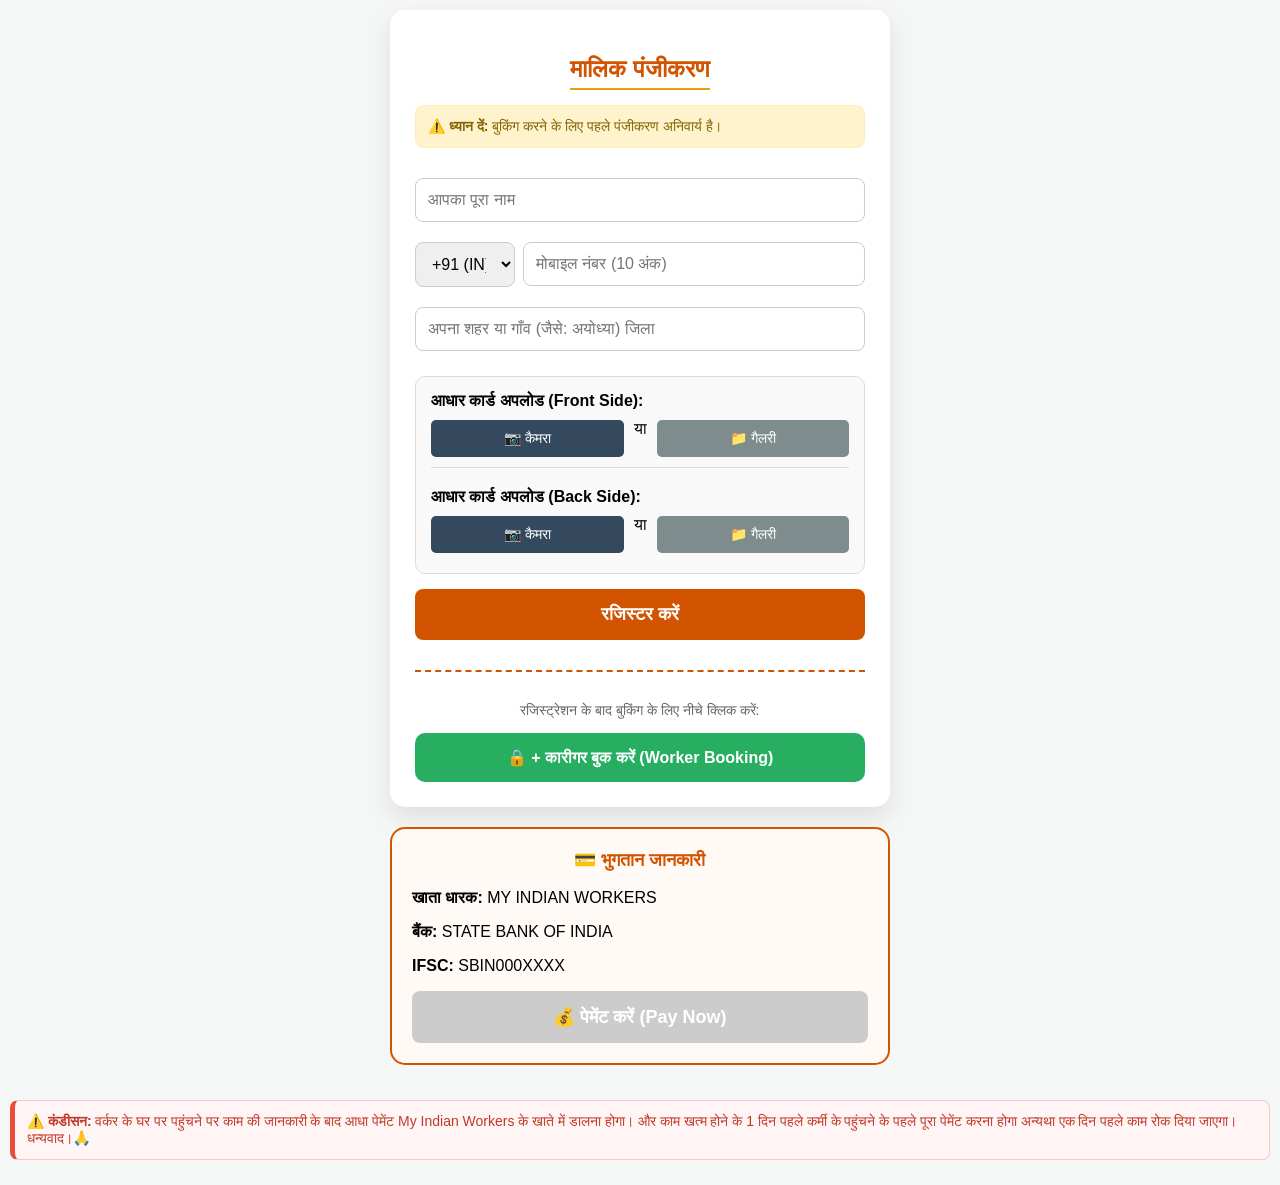
==== owner-form.html @ a7a84bfd "Add files via upload" ====
<!DOCTYPE html>
<html lang="hi">
<head>
    <meta charset="UTF-8">
    <meta name="viewport" content="width=device-width, initial-scale=1.0">
    <title>मालिक पंजीकरण और बुकिंग - My Indian Workers</title>
    <style>
        body { background-color: #f4f7f6; font-family: 'Segoe UI', sans-serif; display: flex; flex-direction: column; align-items: center; min-height: 100vh; margin: 0; padding: 10px; box-sizing: border-box; }
        .form-card { background: white; padding: 25px; border-radius: 15px; box-shadow: 0 10px 25px rgba(0,0,0,0.1); width: 100%; max-width: 500px; text-align: center; margin-bottom: 20px; box-sizing: border-box; }
        h2 { color: #d35400; margin-bottom: 15px; font-size: 24px; border-bottom: 2px solid #f39c12; display: inline-block; padding-bottom: 5px; }
        input, select, textarea { width: 100%; padding: 12px; margin: 10px 0; border: 1px solid #ccc; border-radius: 8px; font-size: 16px; box-sizing: border-box; }
        .input-group { display: flex; gap: 8px; align-items: center; margin: 10px 0; }
        .input-group select { width: 100px; margin: 0; flex-shrink: 0; }
        .input-group input { margin: 0; flex: 1; }
        .submit-btn { width: 100%; background-color: #d35400; color: white; border: none; padding: 15px; border-radius: 8px; font-size: 18px; font-weight: bold; cursor: pointer; transition: 0.3s; }
        .submit-btn:hover { background-color: #e67e22; }
        .warning-box { background: #fff3cd; color: #856404; padding: 12px; border-radius: 8px; margin-bottom: 20px; border: 1px solid #ffeeba; font-size: 14px; text-align: left; }
        .upload-section { text-align: left; margin: 15px 0; border: 1px solid #ddd; padding: 15px; border-radius: 10px; background-color: #f9f9f9; }
        .bank-card { width: 100%; max-width: 500px; padding: 20px; border: 2px solid #d35400; border-radius: 15px; background: #fffaf5; text-align: left; box-sizing: border-box; margin-bottom: 20px; }
    </style>
</head>
<body>

<div class="form-card">
    <h2>मालिक पंजीकरण</h2>
    <div class="warning-box"><strong>⚠️ ध्यान दें:</strong> बुकिंग करने के लिए पहले पंजीकरण अनिवार्य है।</div>

    <form id="ownerForm">
        <input type="text" name="regName" id="regName" placeholder="आपका पूरा नाम" required>
        <div class="input-group">
            <select name="countryCode">
                <option value="+91">+91 (IN)</option>
                <option value="+966">+966 (SA)</option>
            </select>
            <input type="tel" name="regMobile" id="regMobile" placeholder="मोबाइल नंबर (10 अंक)" maxlength="10" required>
        </div>
        <input type="text" name="regCity" id="regCity" placeholder="अपना शहर या गाँव (जैसे: अयोध्या) जिला" required>
        
        <div class="upload-section">
            <label style="font-weight: bold; display: block; margin-bottom: 10px;">आधार कार्ड अपलोड (Front Side):</label>
            <div style="display: flex; gap: 10px; margin-bottom: 15px;">
                <button type="button" onclick="document.getElementById('aadharFrontCam').click()" style="flex: 1; padding: 10px; background: #34495e; color: white; border: none; border-radius: 5px; cursor: pointer; font-size: 14px;">📷 कैमरा</button>
                या
                <button type="button" onclick="document.getElementById('aadharFrontFile').click()" style="flex: 1; padding: 10px; background: #7f8c8d; color: white; border: none; border-radius: 5px; cursor: pointer; font-size: 14px;">📁 गैलरी</button>
            </div>
            <input type="file" id="aadharFrontCam" accept="image/*" capture="camera" style="display: none;" onchange="updateStatus(this, 'frontStatus')">
            <input type="file" id="aadharFrontFile" accept="image/*" style="display: none;" onchange="updateStatus(this, 'frontStatus')">
            <small id="frontStatus" style="color: #27ae60; display: block; margin-top: -10px; font-weight: bold; margin-bottom: 15px;"></small>

            <hr style="border: 0; border-top: 1px solid #ddd; margin: 20px 0;">

            <label style="font-weight: bold; display: block; margin-bottom: 10px;">आधार कार्ड अपलोड (Back Side):</label>
            <div style="display: flex; gap: 10px; margin-bottom: 15px;">
                <button type="button" onclick="document.getElementById('aadharBackCam').click()" style="flex: 1; padding: 10px; background: #34495e; color: white; border: none; border-radius: 5px; cursor: pointer; font-size: 14px;">📷 कैमरा</button>
                या
                <button type="button" onclick="document.getElementById('aadharBackFile').click()" style="flex: 1; padding: 10px; background: #7f8c8d; color: white; border: none; border-radius: 5px; cursor: pointer; font-size: 14px;">📁 गैलरी</button>
            </div>
            <input type="file" id="aadharBackCam" accept="image/*" capture="camera" style="display: none;" onchange="updateStatus(this, 'backStatus')">
            <input type="file" id="aadharBackFile" accept="image/*" style="display: none;" onchange="updateStatus(this, 'backStatus')">
            <small id="backStatus" style="color: #27ae60; display: block; margin-top: -10px; font-weight: bold;"></small>
        </div>

        <button type="submit" id="ownerSubmitBtn" class="submit-btn">रजिस्टर करें</button>
    </form>

    <hr style="margin: 30px 0; border: 0; border-top: 2px dashed #d35400;">
    <div id="bookingContainer">
        <p style="font-size: 14px; color: #666;">रजिस्ट्रेशन के बाद बुकिंग के लिए नीचे क्लिक करें:</p>
        <button type="button" id="mainBookingBtn" onclick="showBookingForm()" disabled 
        style="width: 100%; padding: 15px; background: #27ae60; color: white; border: none; border-radius: 10px; font-weight: bold; font-size: 16px; cursor: pointer;">
         🔒  + कारीगर बुक करें (Worker Booking)
        </button>
        <section id="booking-section" style="display: none; padding: 15px; background: #fdf2e9; border-radius: 15px; margin-top: 20px;">
            <h3 style="color: #d35400;">कारीगर बुक करें</h3>
            <form id="bookingForm">
                <input type="text" name="ownerName" id="bookOwnerName" placeholder="आपका नाम" required>
                <input type="tel" name="regMobile" id="bookMobile" placeholder="मोबाइल नंबर" maxlength="10" required>
                <select name="serviceType" id="serviceType" required>
                    <option value="">कौन सा काम है?</option>
                 
        <option value="Plumber">प्लंबर (Plumber)</option>
        <option value="Electrician">इलेक्ट्रीशियन (Electrician)</option>
        <option value="Carpenter">बढ़ई (Carpenter)</option>
        <option value="Mason">राजमिस्त्री (Mason)</option>
        <option value="Painter">पेंटर (Painter)</option>
        <option value="Welder">वेल्डर (Welder)</option>
        <option value="AC Mechanic">एसी मैकेनिक (AC Mechanic)</option>
        <option value="Tiles Mistri">टाइल्स मिस्त्री (Tiles Mistri)</option>
        <option value="Labour">मजदूर (Labour)</option>
        <option value="Other">अन्य (Other)</option>
                </select>
                <textarea name="address" id="regAddress" placeholder="पूरा पता लिखें" required></textarea>
                <button type="submit" id="bookSubmitBtn" class="submit-btn" style="background:#27ae60;">बुकिंग कन्फर्म करें ✅</button>
            </form>
        </section>
    </div>
</div>

<div class="bank-card">
    <h3 style="color:#d35400; margin-top:0; font-size:18px; text-align: center;">💳 भुगतान जानकारी</h3>
    <p><strong>खाता धारक:</strong> MY INDIAN WORKERS</p>
    <p><strong>बैंक:</strong> STATE BANK OF INDIA</p>
    <p><strong>IFSC:</strong> SBIN000XXXX</p>
    <button type="button" id="payNowBtn" class="submit-btn" onclick="window.location.href='payment-success.html'" style="background-color: #ccc; cursor: not-allowed;" disabled>💰 पेमेंट करें (Pay Now)</button>
</div>

<div style="background: #fff5f5; color: #c0392b; padding: 12px; border-radius: 8px; font-size: 14px; margin: 15px 0; text-align: left; border: 1px solid #f5c6cb; border-left: 5px solid #e74c3c; font-weight: 500;">
    <strong>⚠️ कंडीसन:</strong> वर्कर के घर पर पहुंचने पर काम की जानकारी के बाद आधा पेमेंट My Indian Workers के खाते में डालना होगा। और काम खत्म होने के 1 दिन पहले कर्मी के पहुंचने के पहले पूरा पेमेंट करना होगा अन्यथा एक दिन पहले काम रोक दिया जाएगा। धन्यवाद।🙏
</div>

<script>
const SCRIPT_URL = "https://script.google.com/macros/s/AKfycbx7i54hKon1Dizk_ZgP6tpjNolJINeYLxPD4UdncQwMZUpUHgO4GI-NhzSC5o8IpaeZ/exec";

function updateStatus(input, statusId) {
    if (input.files && input.files[0]) {
        document.getElementById(statusId).innerText = "✅ फाइल: " + input.files[0].name;
    }
}

function showBookingForm() {
    document.getElementById("booking-section").style.display = "block";
    document.getElementById("booking-section").scrollIntoView({ behavior: 'smooth' });
}

// नया Image Compressor फंक्शन (आधार कार्ड के लिए बेहतरीन क्वालिटी)
async function compressAadhar(file) {
    return new Promise((resolve) => {
        const reader = new FileReader();
        reader.readAsDataURL(file);
        reader.onload = (event) => {
            const img = new Image();
            img.src = event.target.result;
            img.onload = () => {
                const canvas = document.createElement('canvas');
                let width = img.width;
                let height = img.height;

                // आधार के लिए 1000px चौड़ाई काफी है (साफ भी दिखेगा और KB में भी रहेगा)
                const MAX_WIDTH = 1000;
                if (width > MAX_WIDTH) {
                    height *= MAX_WIDTH / width;
                    width = MAX_WIDTH;
                }

                canvas.width = width;
                canvas.height = height;
                const ctx = canvas.getContext('2d');
                ctx.drawImage(img, 0, 0, width, height);

                // 0.7 क्वालिटी (70%) - साइज कम और लिखावट साफ
                const dataUrl = canvas.toDataURL('image/jpeg', 0.7);
                resolve(dataUrl.split(',')[1]);
            };
        };
    });
}

// पंजीकरण सबमिट लॉजिक



// --- इसे जोड़ें (नया वाला - फोटो चेक के साथ) ---
document.getElementById('ownerForm').addEventListener('submit', async function(e) {
    e.preventDefault();
    
    // फाइलें चेक करना (कि चुनी गई हैं या नहीं)
    const frontFile = document.getElementById('aadharFrontCam').files[0] || document.getElementById('aadharFrontFile').files[0];
    const backFile = document.getElementById('aadharBackCam').files[0] || document.getElementById('aadharBackFile').files[0];

    // अगर कोई भी एक फाइल गायब है, तो अलर्ट दिखाएं और आगे न बढ़ें
    if (!frontFile || !backFile) {
        alert("⚠️ कृपया आधार कार्ड की दोनों फोटो (Front और Back) अपलोड करें!");
        return; 
    }

    const btn = document.getElementById('ownerSubmitBtn');
    btn.innerText = "⏳ रजिस्ट्रेशन डाटा अपलोड हो रहा है...";
    btn.disabled = true;

    const data = {
        userType: 'owner',
        regName: document.getElementById('regName').value,
        regMobile: document.getElementById('regMobile').value,
        regCity: document.getElementById('regCity').value
    };

    try {
        // फोटो कंप्रेस और अपलोड के लिए तैयार करना
        data.frontFileData = await compressAadhar(frontFile);
        data.frontFileName = "Front_" + data.regMobile + "_" + Date.now() + ".jpg";
        
        data.backFileData = await compressAadhar(backFile);
        data.backFileName = "Back_" + data.regMobile + "_" + Date.now() + ".jpg";

        sendData(data, "रजिस्ट्रेशन और फोटो अपलोड सफल! अब आप बुकिंग कर सकते हैं");
    } catch (err) {
        alert("फोटो प्रोसेस करने में दिक्कत आई");
        btn.disabled = false;
        btn.innerText = "रजिस्टर करें";
    }
});





// बुकिंग और डेटा भेजने के पुराने फंक्शन पहले जैसे ही रहेंगे...
document.getElementById('bookingForm').addEventListener('submit', function(e) {
    e.preventDefault();
    const btn = document.getElementById('bookSubmitBtn');
    const payBtn = document.getElementById('payNowBtn');
    btn.innerText = "⏳ बुकिंग दर्ज हो रही है...";
    btn.disabled = true;
    const data = {
        userType: 'booking',
        regName: document.getElementById('bookOwnerName').value,
        regMobile: document.getElementById('bookMobile').value,
        serviceType: document.getElementById('serviceType').value,
        regAddress: document.getElementById('regAddress').value
    };
    fetch(SCRIPT_URL, {
        method: 'POST',
        body: JSON.stringify(data)
    })
    .then(res => {
        alert("✅ आपकी बुकिंग सफल हुई! अब आप नीचे दिए गए बटन से पेमेंट कर सकते हैं।");
        payBtn.disabled = false;
        payBtn.style.backgroundColor = "#d35400";
        payBtn.style.cursor = "pointer";
        btn.innerText = "बुकिंग सफल ✅";
        payBtn.scrollIntoView({ behavior: 'smooth' });
    })
    .catch(err => {
        alert("कुछ तकनीकी समस्या आई");
        payBtn.disabled = false;
        payBtn.style.backgroundColor = "#d35400";
    });
});

function sendData(payload, successMsg) {
    fetch(SCRIPT_URL, {
        method: 'POST',
        body: JSON.stringify(payload)
    })
    .then(res => res.json())
    .then(response => {
        alert(successMsg);
        if (payload.userType === 'owner') {
            document.getElementById('mainBookingBtn').disabled = false;
            document.getElementById('mainBookingBtn').innerHTML = "✅ + कारीगर बुक करें (Worker Booking)";
            showBookingForm();
            document.getElementById('ownerSubmitBtn').innerText = "रजिस्टर हो गया ✅";
        }
    })
    .catch(err => {
        if (payload.userType === 'owner') {
            document.getElementById('mainBookingBtn').disabled = false;
            showBookingForm();
        }
    });
}
</script>
</body>
</html>
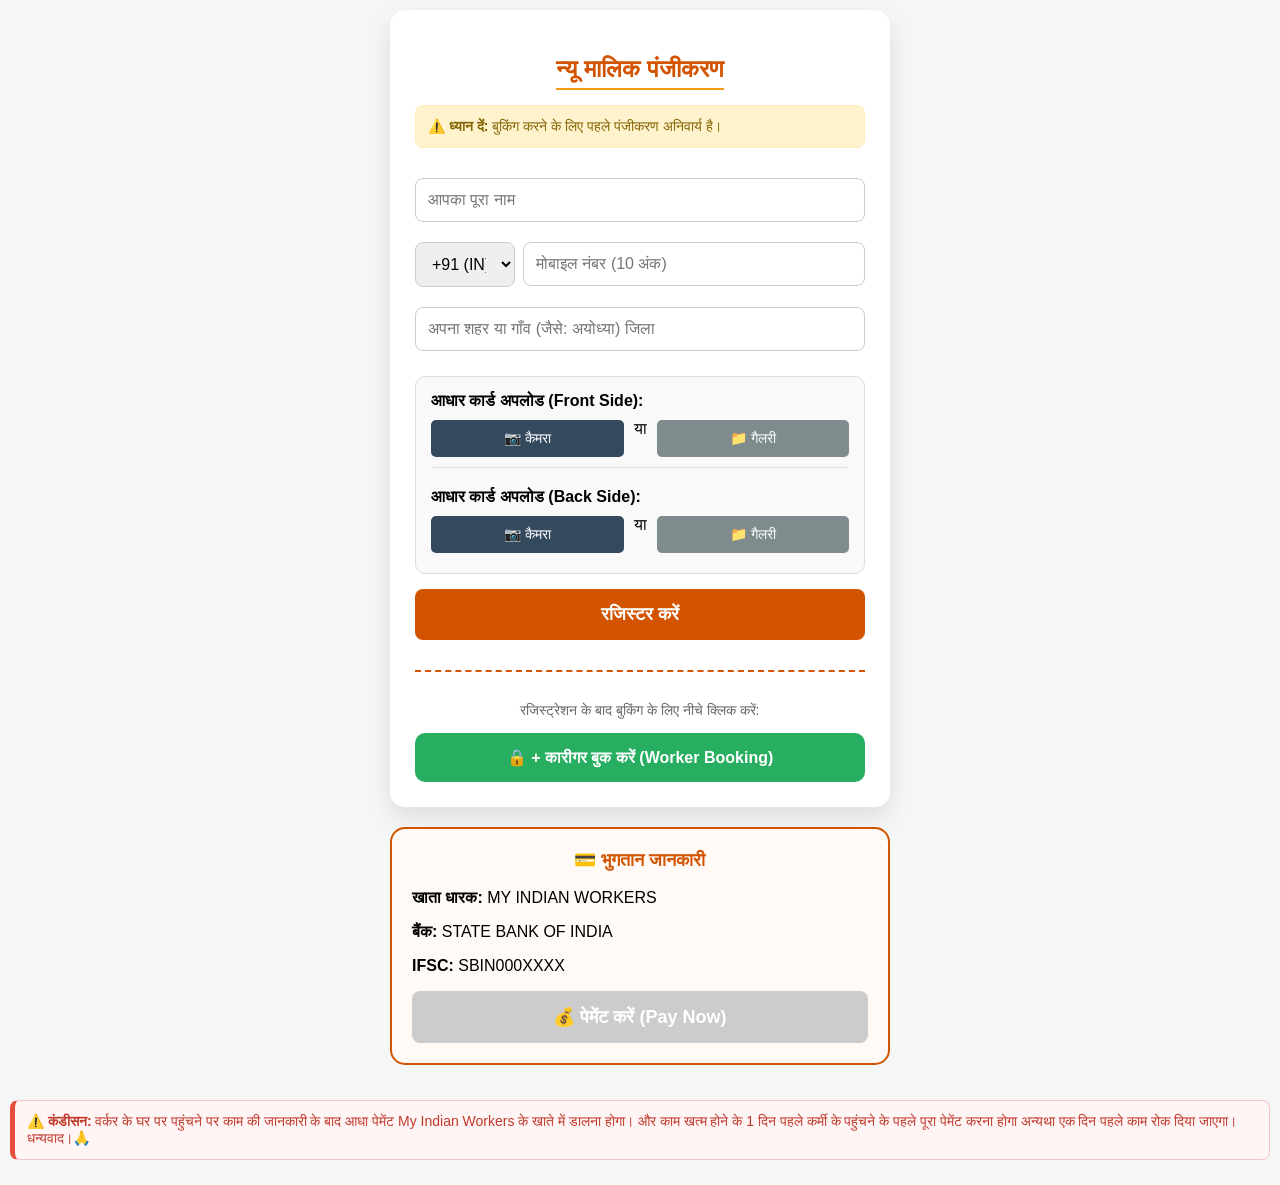
==== commit 356b7581: "Add files via upload" ====
--- a/owner-form.html
+++ b/owner-form.html
@@ -22,7 +22,7 @@
 <body>
 
 <div class="form-card">
-    <h2>मालिक पंजीकरण</h2>
+    <h2>न्यू मालिक पंजीकरण</h2>
     <div class="warning-box"><strong>⚠️ ध्यान दें:</strong> बुकिंग करने के लिए पहले पंजीकरण अनिवार्य है।</div>
 
     <form id="ownerForm">
